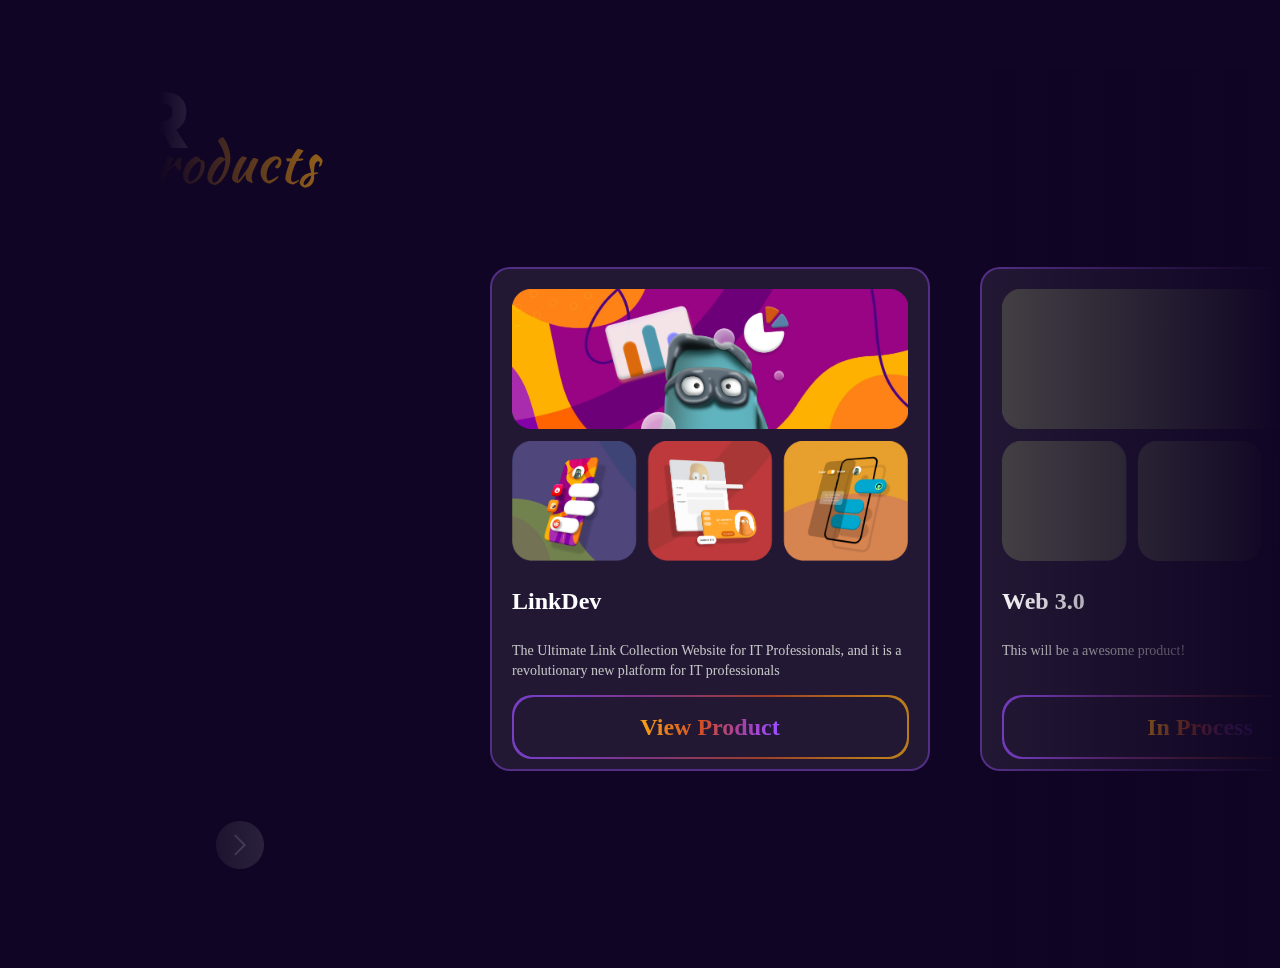
==== index.html @ c3f5cb00 "our product v1.0" ====
<!DOCTYPE html>
<html lang="en">
  <head>
    <meta charset="UTF-8" />
    <meta name="viewport" content="width=device-width, initial-scale=1.0" />
    <title>Our Products</title>

    <!-- Bootstrap CSS -->
    <link rel="stylesheet" href="https://cdn.jsdelivr.net/npm/bootstrap@4.6.2/dist/css/bootstrap.min.css" integrity="sha384-xOolHFLEh07PJGoPkLv1IbcEPTNtaed2xpHsD9ESMhqIYd0nLMwNLD69Npy4HI+N" crossorigin="anonymous">
    <link rel="stylesheet" href="swiper.min.css"/>
    <link rel="stylesheet" href="style.css">
  </head>

  <body>
    <div class="container-fluid">
      <!-- the title : "Our Products" -->
      <div class="row title">
        <div class="col-2 offset-5">
          <img src="./imags/title.PNG"/>
        </div>
      </div>

      <!-- the slide content-->
      <div class="row content">
        <div class="col">
          <div #swiperRef="" class="swiper mySwiper">
            <div class="swiper-wrapper">
              <!-- the first slide -->
              <div class="swiper-slide"> 
                <div class="slide-content">
                  <div class="slide-content-mainImg">
                    <img src="./imags/slide1-main.PNG"/>
                  </div>

                  <div class="slide-content-littleImg">
                    <img src="./imags/slide1-little.PNG"/>
                  </div>

                  <div class="slide-content-words">
                    <p class="slide-content-words-title">
                      LinkDev
                    </p>
                    <p class="slide-content-words-intro">
                      The Ultimate Link Collection Website for IT Professionals, and it is a revolutionary new platform for IT professionals
                    </p>
                  </div>

                  <div class="slide-content-button slide-content-button-viewable" data-toggle="modal" data-target="#slide1-modal">
                    <div class="slide-content-button-grey">
                      <p>
                        View Product
                      </p>
                    </div>
                  </div>
                </div>
              </div>

              <!-- the second slide -->
              <div class="swiper-slide"> 
                <div class="slide-content">
                  <div class="slide-content-mainImg">
                    <img src="./imags/inprocess-main.png"/>
                  </div>

                  <div class="slide-content-littleImg">
                    <img src="./imags/inprocess-little.png"/>
                  </div>

                  <div class="slide-content-words">
                    <p class="slide-content-words-title">
                      Web 3.0
                    </p>
                    <p class="slide-content-words-intro">
                      This will be a awesome product!
                    </p>
                  </div>

                  <div class="slide-content-button" data-toggle="modal" data-target="#">
                    <div class="slide-content-button-grey">
                      <p>
                        In Process
                      </p>
                    </div>
                  </div>
                </div>
              </div>

              <!-- the third slide -->
              <div class="swiper-slide"> 
                <div class="slide-content">
                  <div class="slide-content-mainImg">
                    <img src="./imags/inprocess-main.png"/>
                  </div>

                  <div class="slide-content-littleImg">
                    <img src="./imags/inprocess-little.png"/>
                  </div>

                  <div class="slide-content-words">
                    <p class="slide-content-words-title">
                      AI
                    </p>
                    <p class="slide-content-words-intro">
                      This will also be a awesome product!
                    </p>
                  </div>

                  <div class="slide-content-button" data-toggle="modal" data-target="#">
                    <div class="slide-content-button-grey">
                      <p>
                        In Process
                      </p>
                    </div>
                  </div>
                </div>
              </div>

            </div>
          </div>
        </div>
      </div>

      <!-- the slide control button-->
      <div class="row control-button-row">
        <div class="col offset-5 control-button-col">
          <div class="swiper-button-prev"><img src="imags/left.png"/></div>
          <div class="swiper-button-next"><img src="imags/right.png"/></div>
        </div>

      </div>

      <!-- the left and right cover-->
      <div class="cover-left"></div>
      <div class="cover-right"></div>

      <!-- Slide1-Modal -->
<div class="modal fade" id="slide1-modal">
  <div class="modal-dialog modal-lg">
    <div class="modal-content">
 
      <!-- modal head -->
      <div class="modal-header">
        <h4 class="modal-title">The Title<ul class="list-inline">
          <!-- <li class="list-inline-item"></li>
          <li class="list-inline-item"></li>
          <li class="list-inline-item"></li> -->
        </ul></h4>
        <button type="button" class="close" data-dismiss="modal">&times;</button>
      </div>
 
      <!-- modal main body -->
      <div class="modal-body">
        Content
      </div>
 
      <!-- modal bottom -->
      <div class="modal-footer">
        <button type="button" class="btn btn-secondary" data-dismiss="modal">Close</button>
      </div>
 
    </div>
  </div>
</div>


    </div>

    

     <!-- Bootstrap JS -->
     <script src="https://cdn.jsdelivr.net/npm/jquery@3.5.1/dist/jquery.slim.min.js" integrity="sha384-DfXdz2htPH0lsSSs5nCTpuj/zy4C+OGpamoFVy38MVBnE+IbbVYUew+OrCXaRkfj" crossorigin="anonymous"></script>
     <script src="https://cdn.jsdelivr.net/npm/bootstrap@4.6.2/dist/js/bootstrap.bundle.min.js" integrity="sha384-Fy6S3B9q64WdZWQUiU+q4/2Lc9npb8tCaSX9FK7E8HnRr0Jz8D6OP9dO5Vg3Q9ct" crossorigin="anonymous"></script>
     <script src="swiper-bundle.min.js"></script>

     <script>
      document.addEventListener('DOMContentLoaded', function () {
        var swiper = new Swiper(".mySwiper", {
        slidesPerView: 3,
        centeredSlides: true,
        spaceBetween: 30,
        navigation: {
          nextEl: ".swiper-button-next",
          prevEl: ".swiper-button-prev",
        },
      });
      });
  </script>

  </body>
</html>
---- style.css ----
body{
  height: 900px;
  width: 1440px;
  background-color: #100524;
  margin: auto;
}

.container-fluid{
  position: relative;
}

.cover-left{
  position: absolute;
  height: 900px;
  width: 450px;
  left: 0px;
  top: 0px;
  z-index: 9;
  background: linear-gradient(90deg, #100524 35.42%, rgba(16, 5, 36, 0) 100%);
}

.cover-right{
  position: absolute;
  height: 900px;
  width: 450px;
  right: 0px;
  top: 0px;
  z-index: 9;
  background: linear-gradient(-90deg, #100524 35.42%, rgba(16, 5, 36, 0) 100%);
}

.title{
  margin-top: 68px;
}

.swiper_button{
  height: 50px;
  width: 50px;
  color: #cbc1c1;
}

.content{
  margin-top: 56px;
}

.swiper-button-disabled{
  opacity:0.4;
}

.control-button-row{
  margin-top: 50px;
}

.control-button-col{
  position: relative;
}

.swiper-button-prev{
  position: absolute;
  margin-left: 5%;
}

.swiper-button-next{
  position: absolute;
  margin-left: 15%;
}

.slide-content{
  width: 436px;
  height: 500px;
  background: #221834;
  border: 2px solid rgba(157, 79, 255, 0.4);
  border-radius: 20px;
}

.slide-content-mainImg{
  width: 396px;
  height: 140px;
  margin-top: 20px;
  margin-left: auto;
  margin-right: auto;
  overflow:hidden;
}

.slide-content-mainImg img {
  height: 100%;
}

.slide-content-littleImg{
  width: 396px;
  height: 120px;
  margin-top: 12px;
  margin-left: auto;
  margin-right: auto;
}

.slide-content-littleImg img{
  height: 100%;
}

.slide-content-words{
  margin-top: 15.43px;
  padding-left: 20px;
  padding-right: 20px;
}

.slide-content-words-title{
  font-family: 'Alexandria';
font-style: normal;
font-weight: 600;
font-size: 24px;
line-height: 32px;

text-align: center;

color: #FFFFFF;
text-align: left;
}

.slide-content-words-intro{
  font-family: 'Alexandria';
font-style: normal;
font-weight: 400;
font-size: 14px;
line-height: 20px;
height: 40PX;

color: #C6C6C6;
}

.slide-content-button{
  position: relative;
  width: 397px;
  height: 64px;
  border-radius: 20px;
  margin-left: auto;
  margin-right: auto;
  background-image: linear-gradient(276.36deg, rgba(249, 165, 18, 0.7) 8.86%, rgba(210, 79, 38, 0.7) 36.99%, rgba(164, 64, 169, 0.7) 66.77%, rgba(157, 79, 255, 0.7) 91.22%);
  display: flex;
  justify-content: center;
  align-items: center;
}

.slide-content-button-grey{
  position:absolute;
  width: 393px;
  height: 60px;
  border-radius: 20px;
  background-color: #221834;
  display: flex;
  align-items: center;
  justify-content: center;

}

.slide-content-button-grey p{
  margin: 0;
  font-family: 'Alexandria';
font-style: normal;
font-weight: 550;
font-size: 24px;
line-height: 32px;
/* identical to box height, or 133% */
text-align: center;
vertical-align:auto;
background: linear-gradient(99.74deg, #F9A512 1.29%, #D24F26 43.21%, #A440A9 72.48%, #9D4FFF 96.03%);
-webkit-background-clip: text;
-webkit-text-fill-color: transparent;
background-clip: text;
color: transparent;
}

.slide-content-button-viewable:hover{
  cursor: pointer;
  width: 400px;
  height: 67px;
}
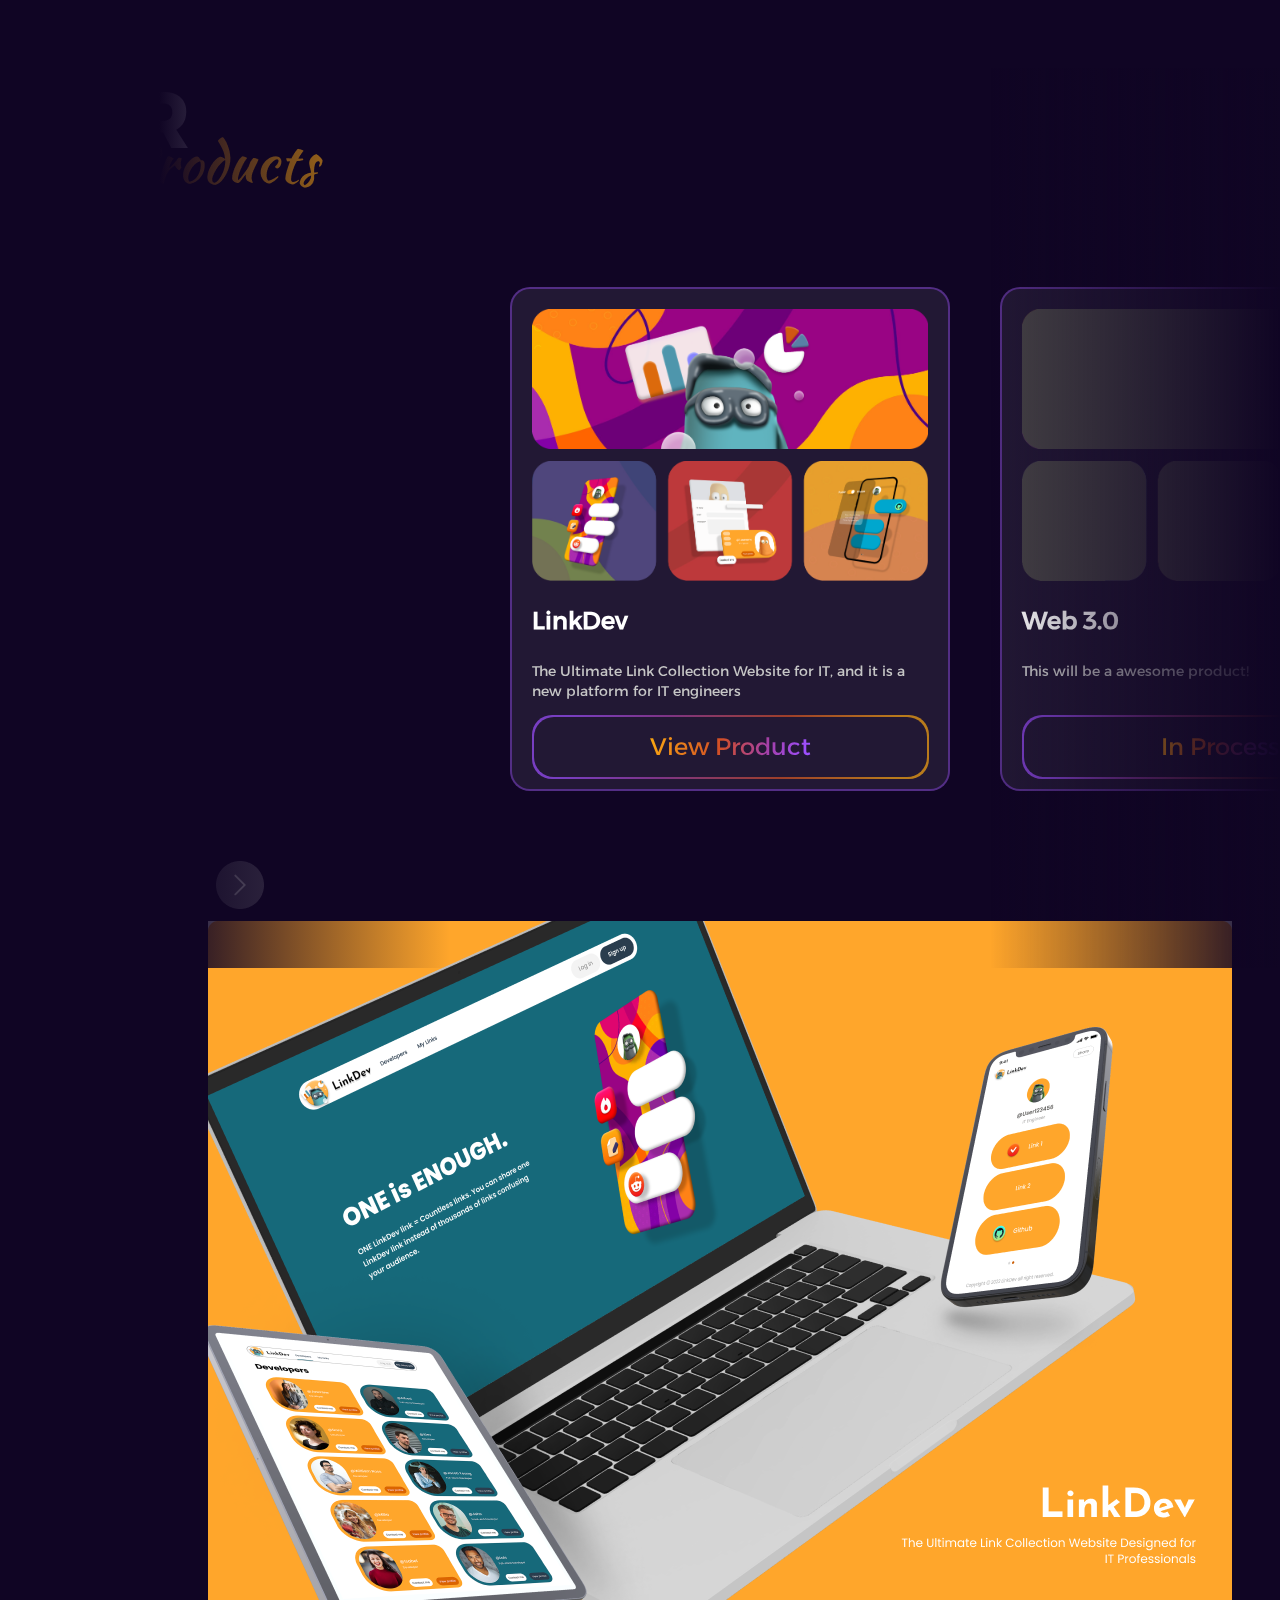
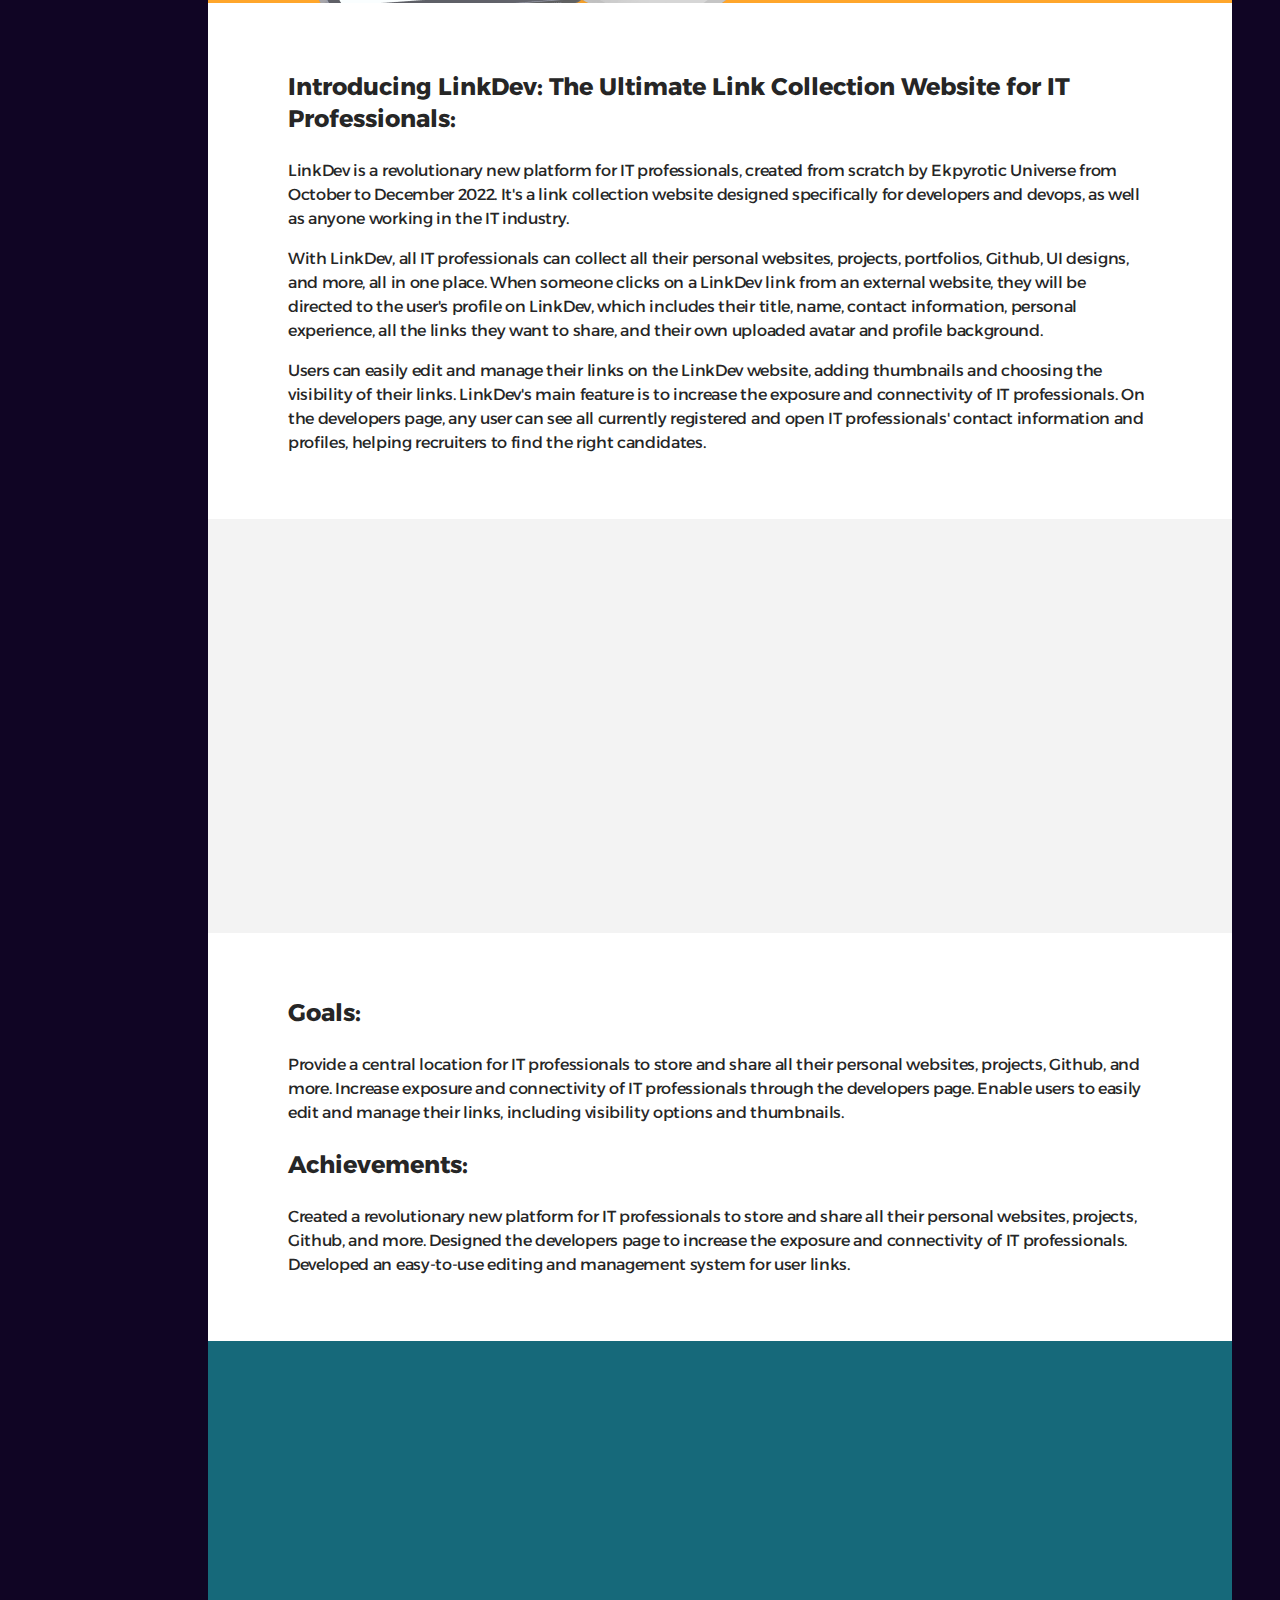
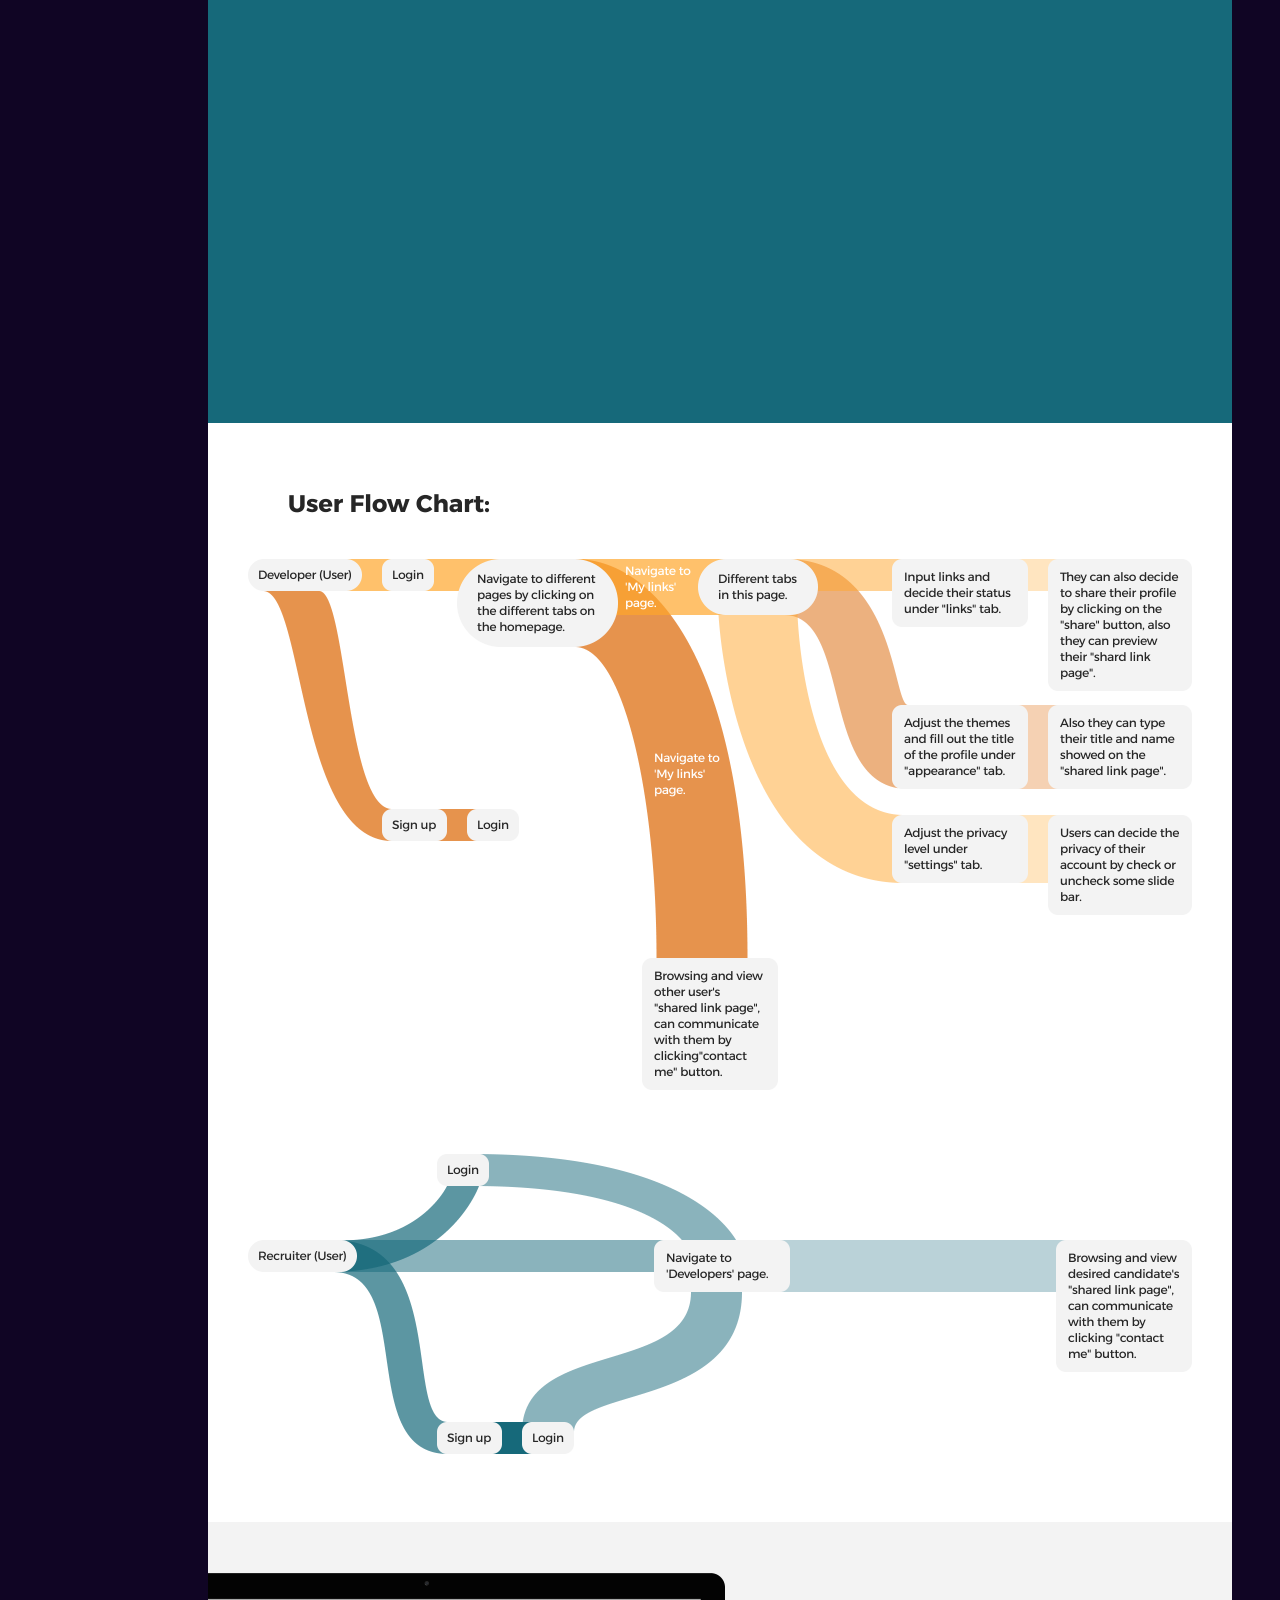
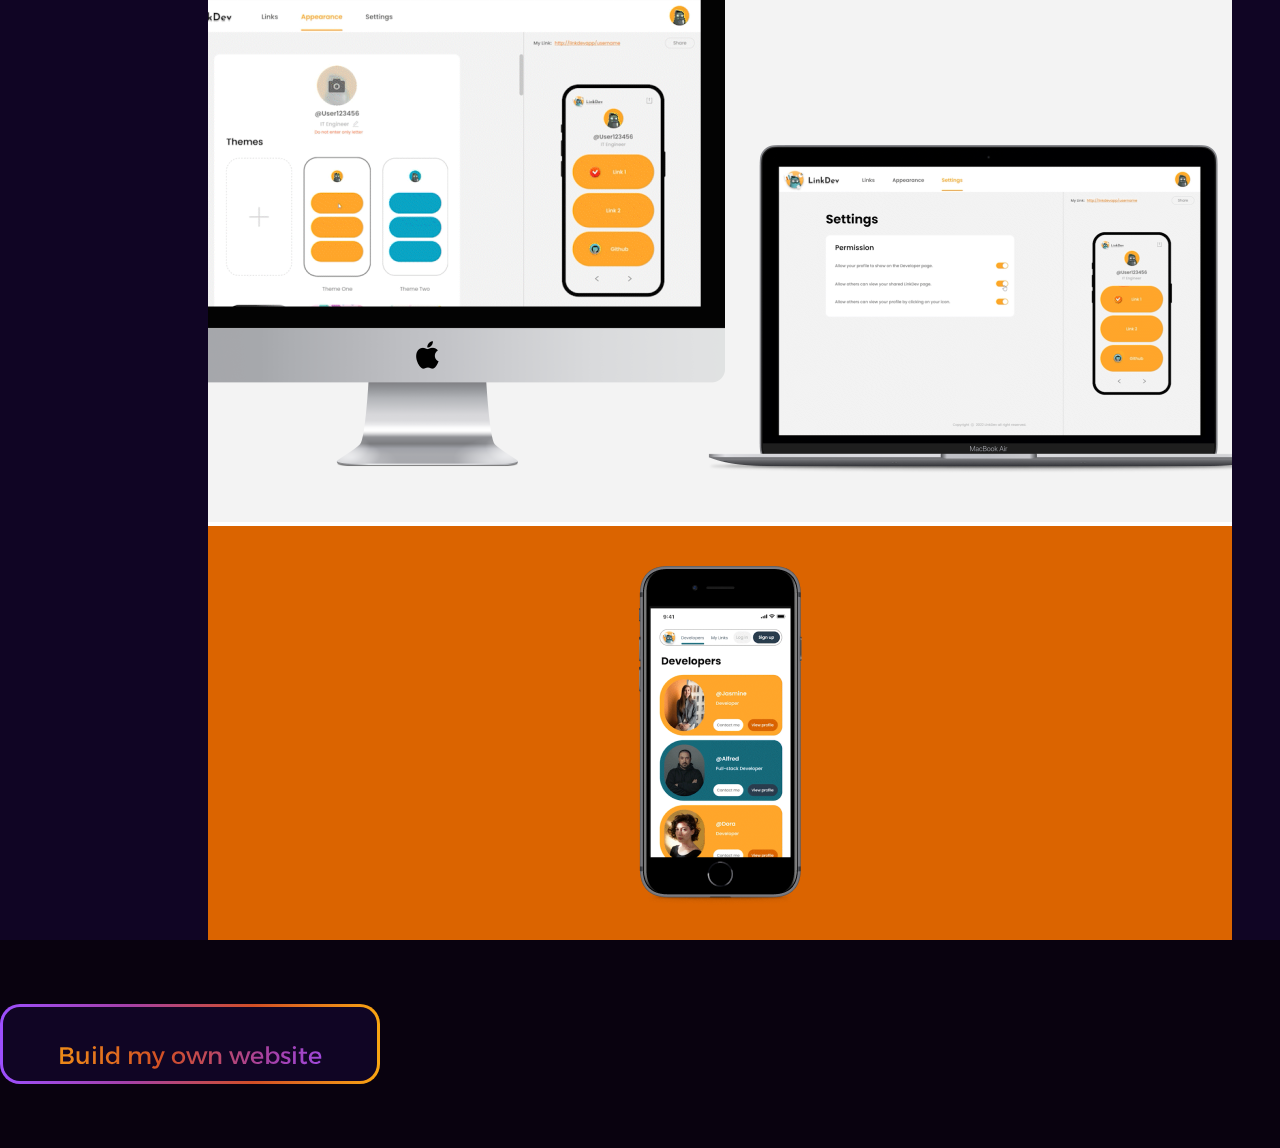
==== commit 6a8b746a: "version-2" ====
--- a/index.html
+++ b/index.html
@@ -26,7 +26,7 @@
           <div #swiperRef="" class="swiper mySwiper">
             <div class="swiper-wrapper">
               <!-- the first slide -->
-              <div class="swiper-slide"> 
+              <div class="swiper-slide" data-toggle="modal" data-target="#slide1-modal"> 
                 <div class="slide-content">
                   <div class="slide-content-mainImg">
                     <img src="./imags/slide1-main.PNG"/>
@@ -41,11 +41,11 @@
                       LinkDev
                     </p>
                     <p class="slide-content-words-intro">
-                      The Ultimate Link Collection Website for IT Professionals, and it is a revolutionary new platform for IT professionals
-                    </p>
-                  </div>
-
-                  <div class="slide-content-button slide-content-button-viewable" data-toggle="modal" data-target="#slide1-modal">
+                      The Ultimate Link Collection Website for IT, and it is a new platform for IT engineers
+                    </p>
+                  </div>
+
+                  <div class="slide-content-button slide-content-button-viewable">
                     <div class="slide-content-button-grey">
                       <p>
                         View Product
@@ -134,57 +134,94 @@
       <div class="cover-right"></div>
 
       <!-- Slide1-Modal -->
-<div class="modal fade" id="slide1-modal">
-  <div class="modal-dialog modal-lg">
-    <div class="modal-content">
- 
-      <!-- modal head -->
-      <div class="modal-header">
-        <h4 class="modal-title">The Title<ul class="list-inline">
-          <!-- <li class="list-inline-item"></li>
-          <li class="list-inline-item"></li>
-          <li class="list-inline-item"></li> -->
-        </ul></h4>
-        <button type="button" class="close" data-dismiss="modal">&times;</button>
-      </div>
- 
-      <!-- modal main body -->
-      <div class="modal-body">
-        Content
-      </div>
- 
-      <!-- modal bottom -->
-      <div class="modal-footer">
-        <button type="button" class="btn btn-secondary" data-dismiss="modal">Close</button>
-      </div>
- 
+      <div class="modal fade" id="slide1-modal">
+        <div class="modal-dialog modal-xl modal-dialog-centered">
+          <div class="modal-content">
+
+            <div class="modal-header">
+              <h4 class="modal-title">The Title<ul class="list-inline">
+              </ul></h4>
+              <button type="button" class="close" data-dismiss="modal">X</button>
+            </div>
+
+
+            <!-- modal main body -->
+              <div class="modal-body">
+                <div class="modal-real-content">
+                  <div class="modal-real-content-firstPic">
+                    <img src="./imags/modal-1.png"/>
+                  </div>
+
+                  <div class="modal-real-content-intro">
+                    <p class="modal-real-content-intro-title">
+                      Introducing LinkDev: The Ultimate Link Collection Website for IT Professionals: 
+                    </p>
+                    <p class="modal-real-content-intro-content">
+                      LinkDev is a revolutionary new platform for IT professionals, created from scratch by Ekpyrotic Universe from October to December 2022. It's a link collection website designed specifically for developers and devops, as well as anyone working in the IT industry.
+                    </p>
+                    <p class="modal-real-content-intro-content">
+                      With LinkDev, all IT professionals can collect all their personal websites, projects, portfolios, Github, UI designs, and more, all in one place. When someone clicks on a LinkDev link from an external website, they will be directed to the user's profile on LinkDev, which includes their title, name, contact information, personal experience, all the links they want to share, and their own uploaded avatar and profile background.
+                    </p>
+                    <p class="modal-real-content-intro-content">
+                      Users can easily edit and manage their links on the LinkDev website, adding thumbnails and choosing the visibility of their links. LinkDev's main feature is to increase the exposure and connectivity of IT professionals. On the developers page, any user can see all currently registered and open IT professionals' contact information and profiles, helping recruiters to find the right candidates.
+                    </p>
+                  </div>
+
+                  <div class="modal-real-content-firstVideo">
+
+                  </div>
+
+                  <div class="modal-real-content-goals">
+                    <p class="modal-real-content-goals-title">Goals:</p>
+                    <p class="modal-real-content-goals-content">
+                      Provide a central location for IT professionals to store and share all their personal websites, projects, Github, and more.
+                      Increase exposure and connectivity of IT professionals through the developers page.
+                      Enable users to easily edit and manage their links, including visibility options and thumbnails.
+                    </p>
+                    <p class="modal-real-content-goals-title">Achievements:</p>
+
+                    <p class="modal-real-content-goals-content">
+                      Created a revolutionary new platform for IT professionals to store and share all their personal websites, projects, Github, and more.
+                      Designed the developers page to increase the exposure and connectivity of IT professionals.
+                      Developed an easy-to-use editing and management system for user links.
+                    </p>
+
+                  </div>
+
+                  <div class="modal-real-content-secondVideo">
+
+                  </div>
+
+                  <div class="modal-real-content-flow">
+                    <img src="./imags/user-flow.png"/>
+                  </div>
+
+                  <div class="modal-real-content-twoDevices">
+                    <img src="./imags/two-devices.png"/>
+
+                  </div>
+
+                  <div class="modal-real-content-end">
+                    <img src="./imags/iPhone8.png"/>
+                  </div>
+
+                </div>
+              </div>
+
+            <!-- modal bottom -->
+            <div class="modal-footer">
+              <button type="button" class="modal-footer-btn"><p>Build my own website</p></button>
+            </div>
+          </div>
+        </div>
+      </div>
     </div>
-  </div>
-</div>
-
-
-    </div>
-
-    
 
      <!-- Bootstrap JS -->
      <script src="https://cdn.jsdelivr.net/npm/jquery@3.5.1/dist/jquery.slim.min.js" integrity="sha384-DfXdz2htPH0lsSSs5nCTpuj/zy4C+OGpamoFVy38MVBnE+IbbVYUew+OrCXaRkfj" crossorigin="anonymous"></script>
      <script src="https://cdn.jsdelivr.net/npm/bootstrap@4.6.2/dist/js/bootstrap.bundle.min.js" integrity="sha384-Fy6S3B9q64WdZWQUiU+q4/2Lc9npb8tCaSX9FK7E8HnRr0Jz8D6OP9dO5Vg3Q9ct" crossorigin="anonymous"></script>
      <script src="swiper-bundle.min.js"></script>
-
-     <script>
-      document.addEventListener('DOMContentLoaded', function () {
-        var swiper = new Swiper(".mySwiper", {
-        slidesPerView: 3,
-        centeredSlides: true,
-        spaceBetween: 30,
-        navigation: {
-          nextEl: ".swiper-button-next",
-          prevEl: ".swiper-button-prev",
-        },
-      });
-      });
-  </script>
+     <script src="javascript.js"></script>
 
   </body>
 </html>
--- a/style.css
+++ b/style.css
@@ -4,6 +4,22 @@
   background-color: #100524;
   margin: auto;
 }
+
+@font-face {
+  font-family: "Alexandria";
+  src: url("./fonts/Alexandria-Regular.ttf");
+}
+
+@font-face {
+  font-family: "Alexandria-Bold";
+  src: url("./fonts/Alexandria-Bold.ttf");
+}
+
+@font-face {
+  font-family: "KaushanScript";
+  src: url("./fonts/KaushanScript-Regular.otf");
+}
+
 
 .container-fluid{
   position: relative;
@@ -71,6 +87,7 @@
   background: #221834;
   border: 2px solid rgba(157, 79, 255, 0.4);
   border-radius: 20px;
+  margin: 20px;
 }
 
 .slide-content-mainImg{
@@ -105,7 +122,7 @@
 }
 
 .slide-content-words-title{
-  font-family: 'Alexandria';
+font-family: 'Alexandria';
 font-style: normal;
 font-weight: 600;
 font-size: 24px;
@@ -170,8 +187,147 @@
 color: transparent;
 }
 
-.slide-content-button-viewable:hover{
+.slide-content:hover{
   cursor: pointer;
-  width: 400px;
-  height: 67px;
+  transform: scale(1.05);
+  border: 3px solid #9D4FFF;
+}
+
+.modal-content{
+  background: transparent;
+}
+
+.close{
+  color: white;
+}
+
+.modal-header{
+  border-bottom:0px;
+}
+
+.modal-real-content{
+  background-color: white;
+  width: 1024px;
+  margin: 0 auto;
+}
+
+.modal-real-content-intro{
+  margin: 64px 80px;
+}
+
+.modal-real-content-firstVideo{
+  width: 100%;
+  height:414px;
+  background-color: #F3F3F3;
+}
+
+.modal-real-content-goals{
+  margin: 64px 80px;
+}
+
+.modal-real-content-secondVideo{
+  width: 100%;
+  height:682px;
+  background-color: #16697a;
+}
+
+.modal-real-content-flow{
+  margin: 64px 40px;
+
+}
+
+.modal-real-content-flow img{
+  width: 100%;
+}
+
+.modal-real-content-twoDevices img{
+  width: 100%;
+}
+
+.modal-real-content-end{
+  width: 100%;
+  height: 414px;
+  background-color: #db6400;
+}
+
+.modal-real-content-end img{
+  margin: 40px 431px;
+}
+
+.modal-footer{
+  border: 0px;
+}
+
+.modal-body{
+  padding: 0;
+}
+.modal-footer{
+  padding: 0;
+  width: 100%;
+  background-color: rgb(9,2,15);
+}
+
+.modal-footer-btn{
+  font-family: 'Alexandria';
+  font-weight: 500;
+  font-size: 24px;
+  line-height: 32px;
+  color: white;
+  width: 380px;
+  height: 80px;
+  margin: 64px auto;
+  border: 3px solid transparent;
+  border-radius: 20px;
+  background-clip: padding-box, border-box;
+  background-origin: padding-box,border-box;
+  background-image: linear-gradient(to right, #100524, #100524), linear-gradient(to right, #9D4FFF, #A440A9, #D24F26, #F9A512);
+}
+
+.modal-footer-btn p{
+  margin-bottom: 0;
+  background: linear-gradient(99.74deg, #F9A512 1.29%, #D24F26 43.21%, #A440A9 72.48%, #9D4FFF 96.03%);
+-webkit-background-clip: text;
+-webkit-text-fill-color: transparent;
+background-clip: text;
+color: transparent;
+}
+
+.modal-real-content-intro-title{
+  font-family: 'Alexandria-Bold';
+font-weight: 700;
+font-size: 24px;
+line-height: 32px;
+color: #262626;
+}
+
+.modal-real-content-intro-content{
+  font-family: 'Alexandria';
+font-style: normal;
+font-weight: 400;
+font-size: 16px;
+line-height: 24px;
+
+letter-spacing: -0.02em;
+
+color: #262626;
+}
+
+.modal-real-content-goals-title{
+  font-family: 'Alexandria-Bold';
+  font-weight: 700;
+  font-size: 24px;
+  line-height: 32px;
+  color: #262626;
+}
+
+.modal-real-content-goals-content{
+  font-family: 'Alexandria';
+  font-style: normal;
+  font-weight: 400;
+  font-size: 16px;
+  line-height: 24px;
+  
+  letter-spacing: -0.02em;
+  
+  color: #262626;
 }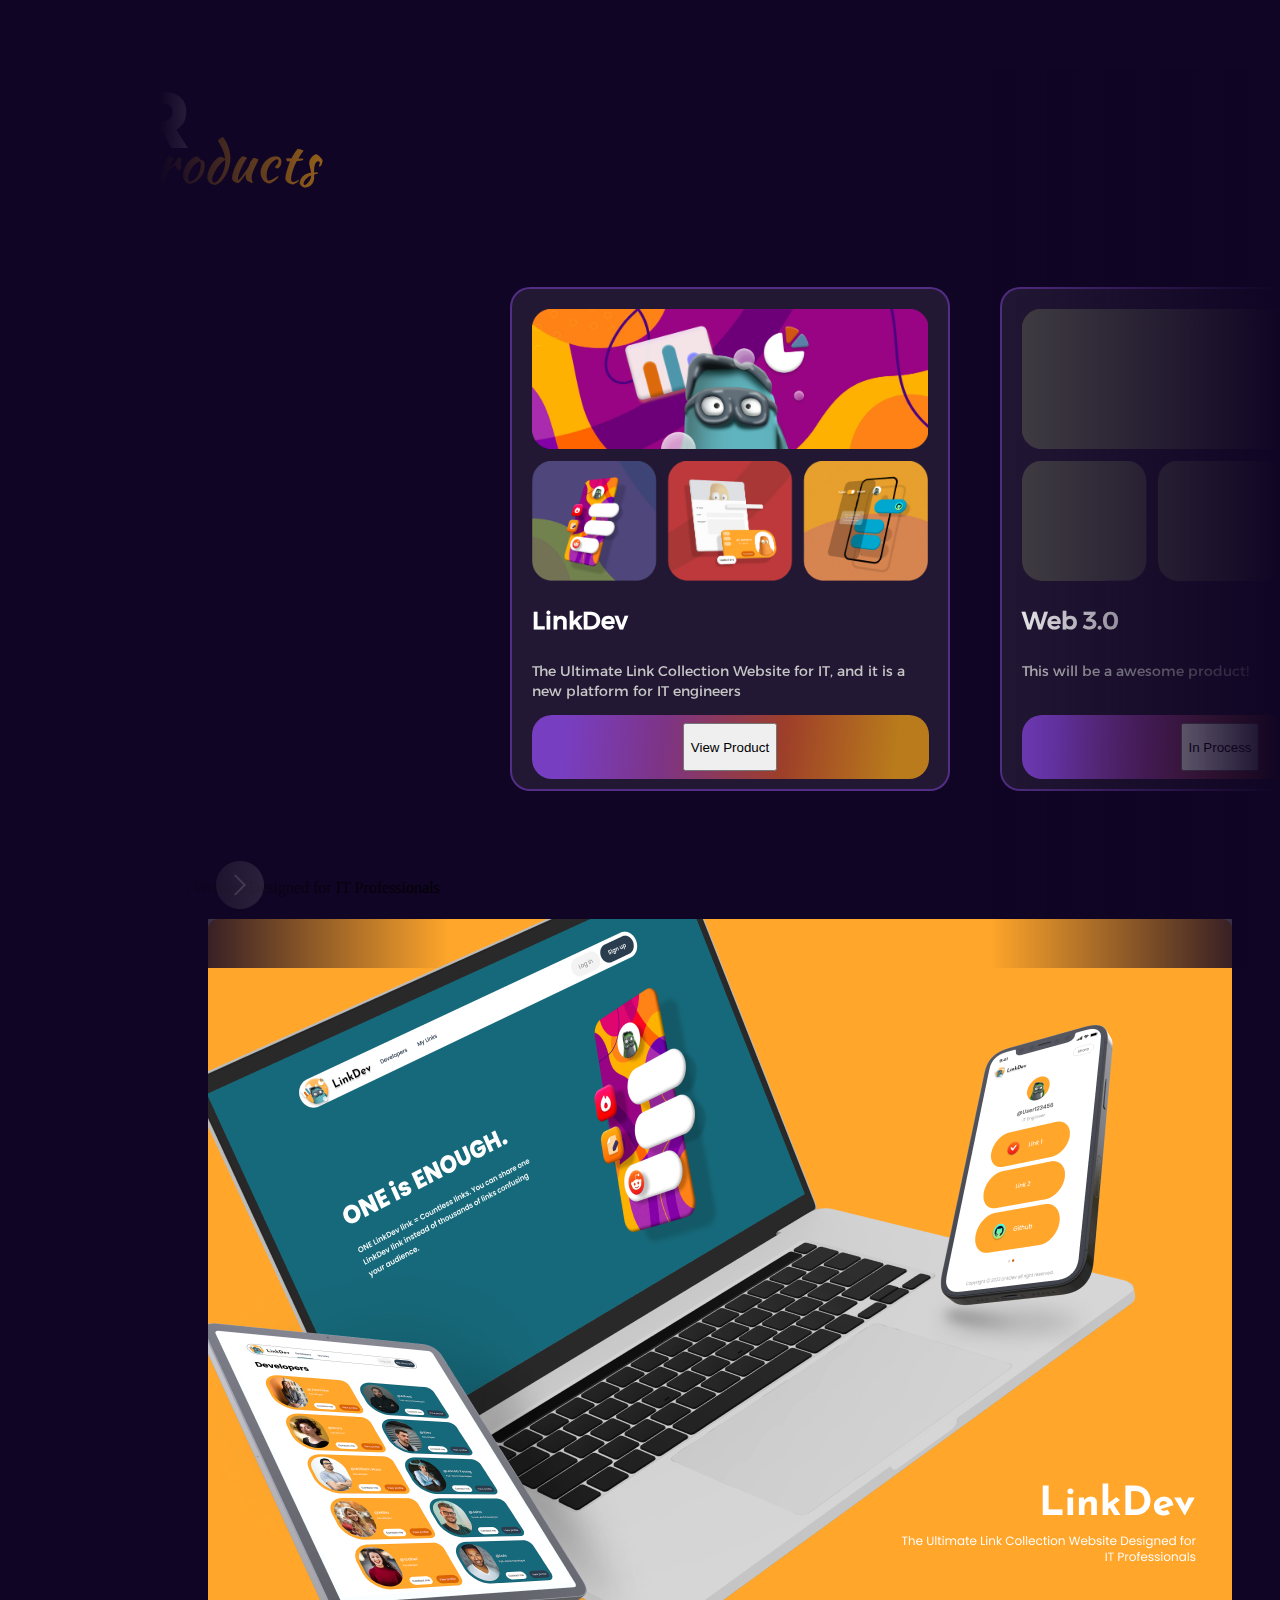
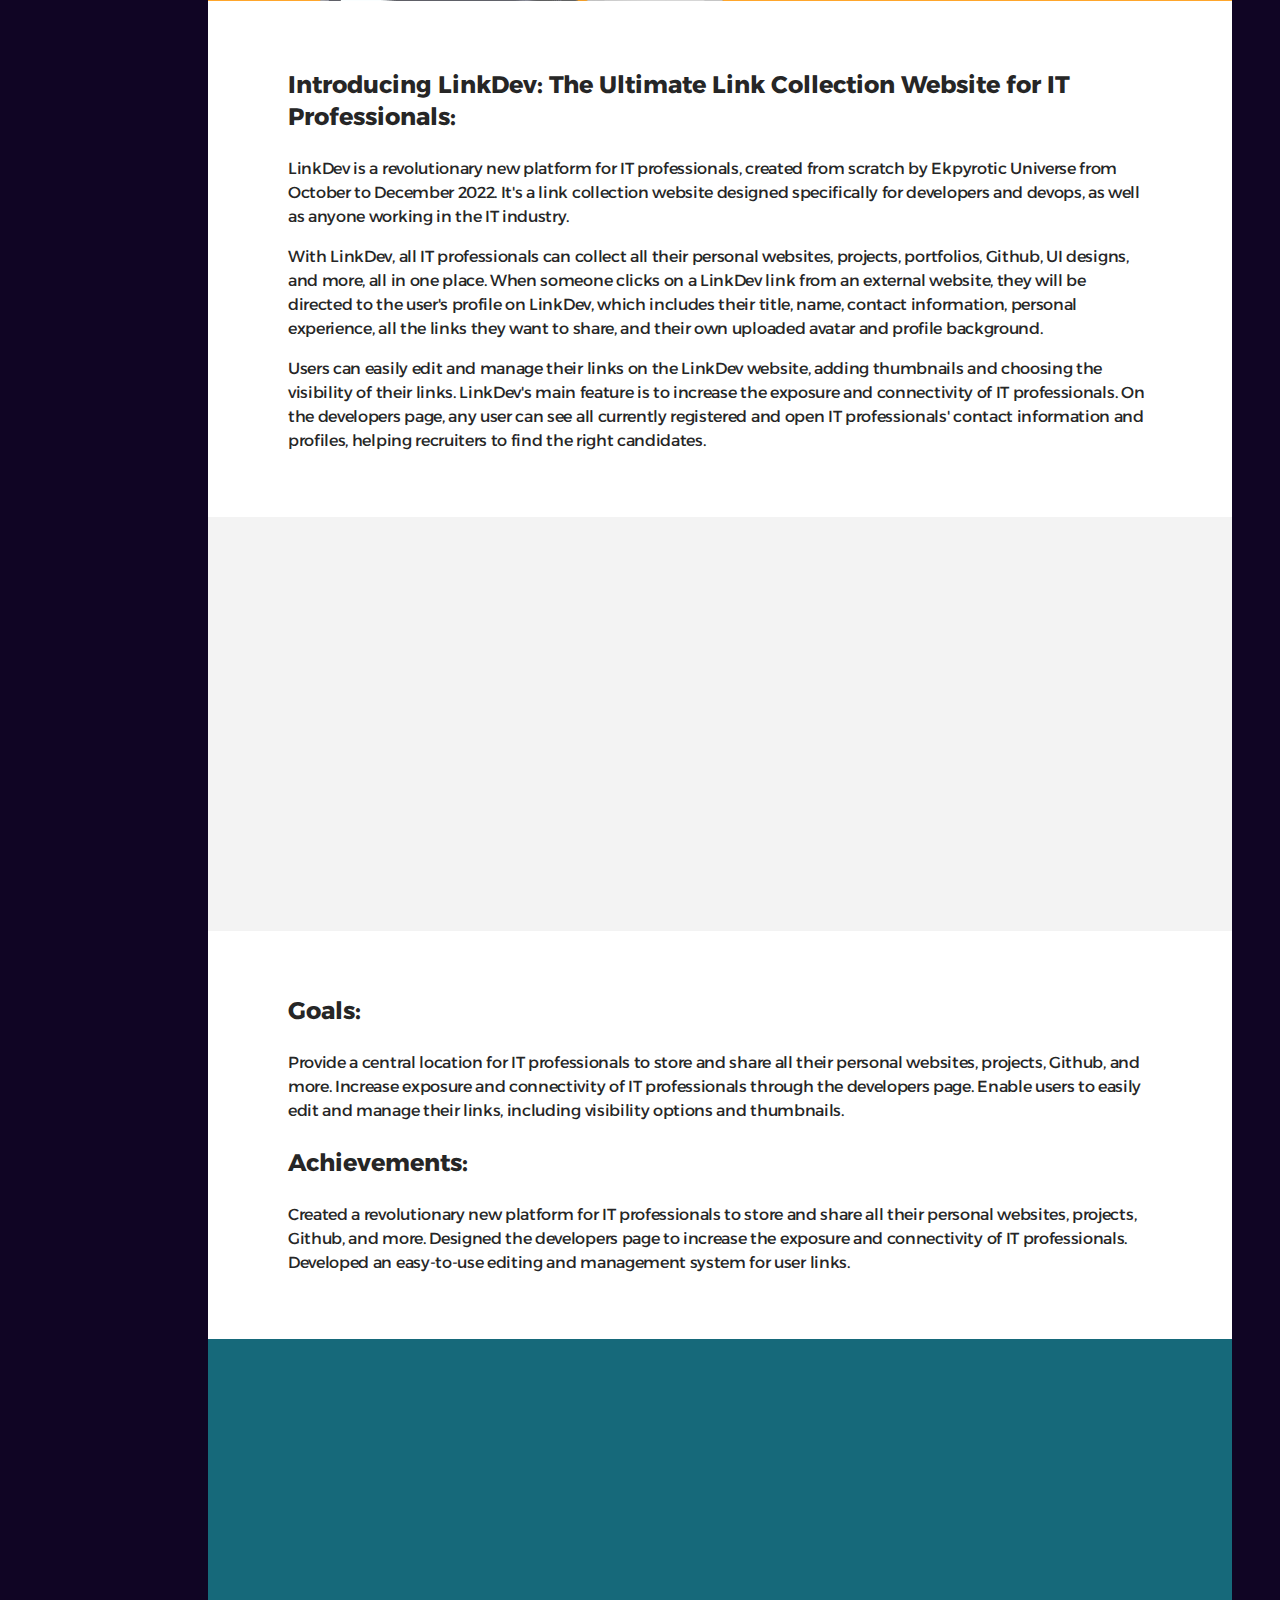
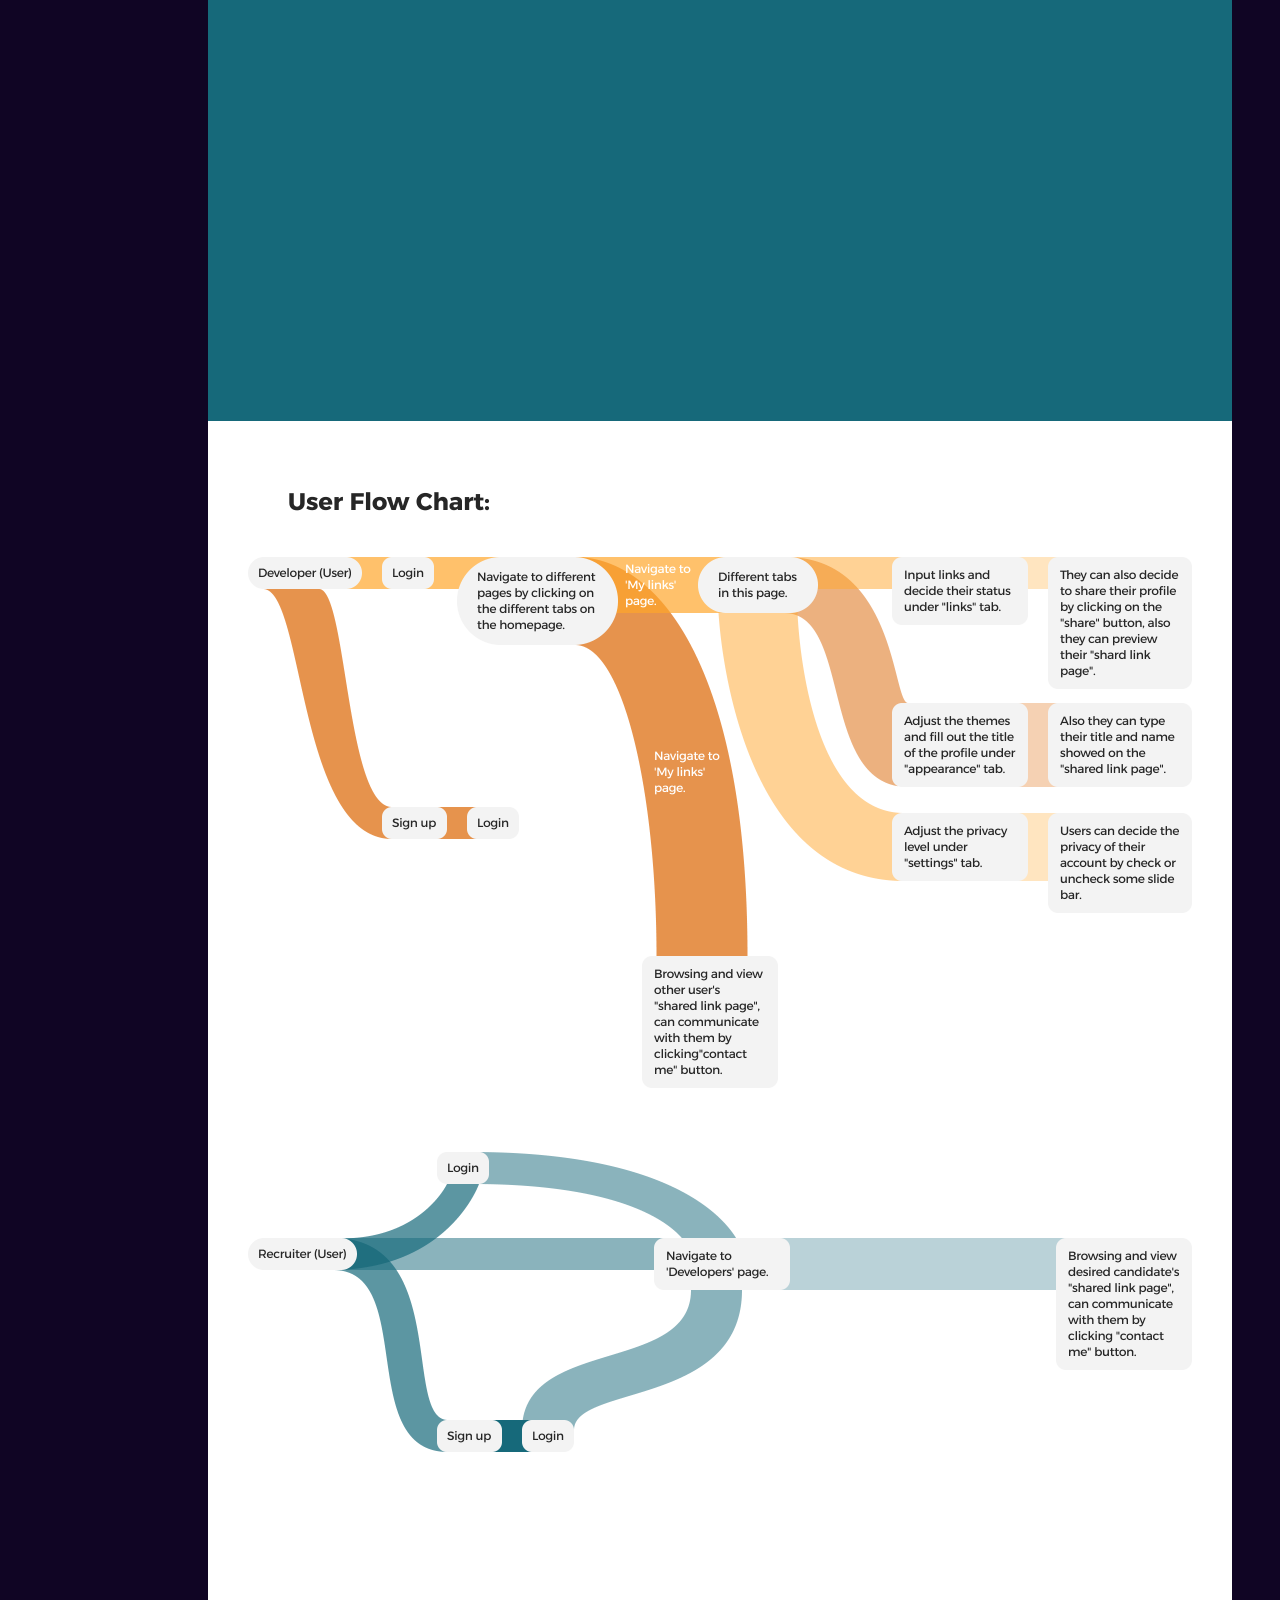
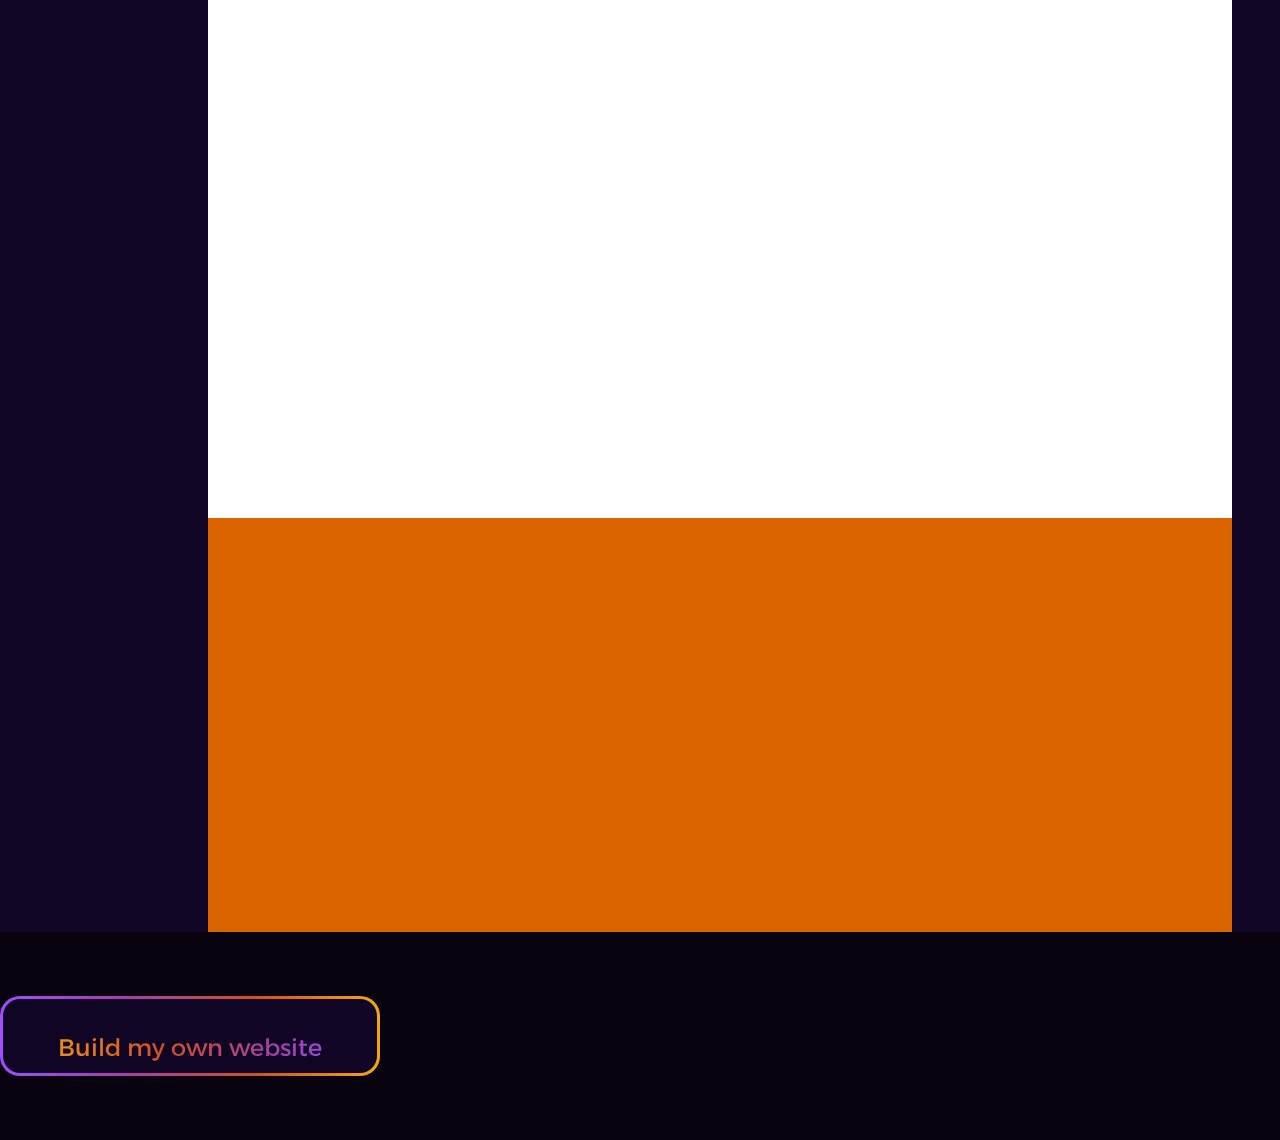
==== commit 359da57d: "vision3.1" ====
--- a/index.html
+++ b/index.html
@@ -9,6 +9,8 @@
     <link rel="stylesheet" href="https://cdn.jsdelivr.net/npm/bootstrap@4.6.2/dist/css/bootstrap.min.css" integrity="sha384-xOolHFLEh07PJGoPkLv1IbcEPTNtaed2xpHsD9ESMhqIYd0nLMwNLD69Npy4HI+N" crossorigin="anonymous">
     <link rel="stylesheet" href="swiper.min.css"/>
     <link rel="stylesheet" href="style.css">
+
+    
   </head>
 
   <body>
@@ -45,12 +47,8 @@
                     </p>
                   </div>
 
-                  <div class="slide-content-button slide-content-button-viewable">
-                    <div class="slide-content-button-grey">
-                      <p>
-                        View Product
-                      </p>
-                    </div>
+                  <div class="slide-content-button">
+                    <button><p class="slide-content-button-text">View Product</p></button>
                   </div>
                 </div>
               </div>
@@ -75,12 +73,8 @@
                     </p>
                   </div>
 
-                  <div class="slide-content-button" data-toggle="modal" data-target="#">
-                    <div class="slide-content-button-grey">
-                      <p>
-                        In Process
-                      </p>
-                    </div>
+                  <div class="slide-content-button">
+                    <button><p class="slide-content-button-text">In Process</p></button>
                   </div>
                 </div>
               </div>
@@ -105,12 +99,8 @@
                     </p>
                   </div>
 
-                  <div class="slide-content-button" data-toggle="modal" data-target="#">
-                    <div class="slide-content-button-grey">
-                      <p>
-                        In Process
-                      </p>
-                    </div>
+                  <div class="slide-content-button">
+                    <button><p class="slide-content-button-text">In Process</p></button>
                   </div>
                 </div>
               </div>
@@ -139,9 +129,14 @@
           <div class="modal-content">
 
             <div class="modal-header">
-              <h4 class="modal-title">The Title<ul class="list-inline">
-              </ul></h4>
-              <button type="button" class="close" data-dismiss="modal">X</button>
+              <div class="modal-header-words">
+                <div class="modal-header-title">LinkDev</div>
+              
+                <div class="modal-header-des">The Ultimate Link Collection Website Designed for IT Professionals</div>
+
+              </div>
+              
+              <button type="button" class="close" data-dismiss="modal"><img src="./imags/close.png" alt="close"></button>
             </div>
 
 
@@ -157,7 +152,7 @@
                       Introducing LinkDev: The Ultimate Link Collection Website for IT Professionals: 
                     </p>
                     <p class="modal-real-content-intro-content">
-                      LinkDev is a revolutionary new platform for IT professionals, created from scratch by Ekpyrotic Universe from October to December 2022. It's a link collection website designed specifically for developers and devops, as well as anyone working in the IT industry.
+                      LinkDev is a revolutionary new platform for IT professionals, created from scratch by <span class="color_words">Ekpyrotic Universe</span> from October to December 2022. It's a link collection website designed specifically for developers and devops, as well as anyone working in the IT industry.
                     </p>
                     <p class="modal-real-content-intro-content">
                       With LinkDev, all IT professionals can collect all their personal websites, projects, portfolios, Github, UI designs, and more, all in one place. When someone clicks on a LinkDev link from an external website, they will be directed to the user's profile on LinkDev, which includes their title, name, contact information, personal experience, all the links they want to share, and their own uploaded avatar and profile background.
@@ -168,6 +163,9 @@
                   </div>
 
                   <div class="modal-real-content-firstVideo">
+                    <video muted id="modal_video1" class="" height="100%" loop autoplay>
+                      <source src="./video/video1.mp4" type="video/mp4"/>
+                    </video>
 
                   </div>
 
@@ -189,7 +187,9 @@
                   </div>
 
                   <div class="modal-real-content-secondVideo">
-
+                    <div class="bigVideo">
+                      <div id="player2" class="player-2"></div>
+                    </div>
                   </div>
 
                   <div class="modal-real-content-flow">
@@ -197,12 +197,27 @@
                   </div>
 
                   <div class="modal-real-content-twoDevices">
-                    <img src="./imags/two-devices.png"/>
+                    <div class="twoDevices-computer">
+                      <video muted id="modal_videoleft" class="" height="320px" loop autoplay>
+                        <source src="./video/videoleft.mp4" type="video/mp4"/>
+                      </video>
+                    </div>
+
+                    <div class="twoDevices-laptop">
+                      <video muted id="modal_videoright" class="" height="270px" loop autoplay>
+                        <source src="./video/videoright.mp4" type="video/mp4"/>
+                      </video>
+
+                    </div>
+
+                  
 
                   </div>
 
                   <div class="modal-real-content-end">
-                    <img src="./imags/iPhone8.png"/>
+                    <div class="iphone8">
+                      <div id="player5" class="player-5"></div>
+                    </div>
                   </div>
 
                 </div>
@@ -221,7 +236,29 @@
      <script src="https://cdn.jsdelivr.net/npm/jquery@3.5.1/dist/jquery.slim.min.js" integrity="sha384-DfXdz2htPH0lsSSs5nCTpuj/zy4C+OGpamoFVy38MVBnE+IbbVYUew+OrCXaRkfj" crossorigin="anonymous"></script>
      <script src="https://cdn.jsdelivr.net/npm/bootstrap@4.6.2/dist/js/bootstrap.bundle.min.js" integrity="sha384-Fy6S3B9q64WdZWQUiU+q4/2Lc9npb8tCaSX9FK7E8HnRr0Jz8D6OP9dO5Vg3Q9ct" crossorigin="anonymous"></script>
      <script src="swiper-bundle.min.js"></script>
+     <script type="text/javascript" src="https://cdn.jsdelivr.net/npm/@clappr/player@latest/dist/clappr.min.js"></script>
+
      <script src="javascript.js"></script>
-
+      
+      <script>
+        var player = new Clappr.Player({
+          source: "./video/DeveloperMobile.gif", 
+          parentId: "#player5",
+          width:"100%",
+          height:"250px"
+        });
+
+        var player2 = new Clappr.Player({
+          source: "./video/video2.mp4", 
+          parentId: "#player2",
+          width:"684px",
+          height:"437.76px",
+          mediacontrol:{seekbar:"#16697A"}
+        });
+
+      
+
+        
+      </script>
   </body>
 </html>
